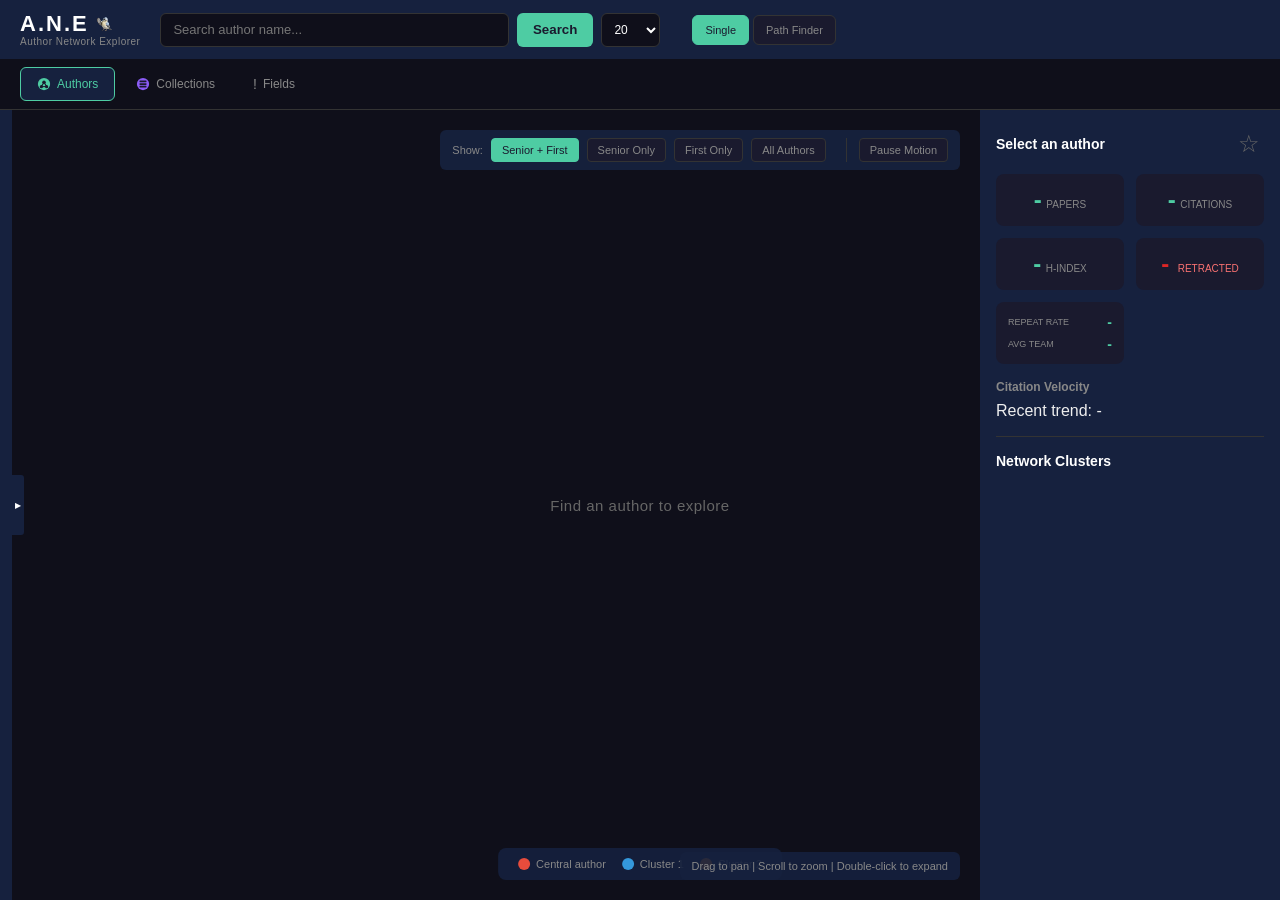
==== index.html @ ecf04d58 "Add PWA scaffolding (manifest, service worker, chrome.* shim) Lets the existing fullpage.html / full" ====
<!DOCTYPE html>
<html lang="en">
<head>
  <meta charset="UTF-8">
  <meta name="viewport" content="width=device-width, initial-scale=1.0, viewport-fit=cover">
  <title>Author Network Explorer</title>
  <meta http-equiv="refresh" content="0; url=fullpage.html">
  <link rel="canonical" href="fullpage.html">
  <link rel="manifest" href="manifest.webmanifest">
  <meta name="theme-color" content="#16213e">
  <meta name="apple-mobile-web-app-capable" content="yes">
  <meta name="apple-mobile-web-app-status-bar-style" content="black-translucent">
  <meta name="apple-mobile-web-app-title" content="Author Net">
  <link rel="apple-touch-icon" href="icons/icon128.png">
  <style>
    body { margin: 0; background: #1a1a2e; color: #eee; font-family: -apple-system, sans-serif; }
    .loading { display: flex; align-items: center; justify-content: center; height: 100vh; }
  </style>
</head>
<body>
  <div class="loading">Loading Author Network Explorer&hellip;</div>
  <script>window.location.replace('fullpage.html');</script>
</body>
</html>
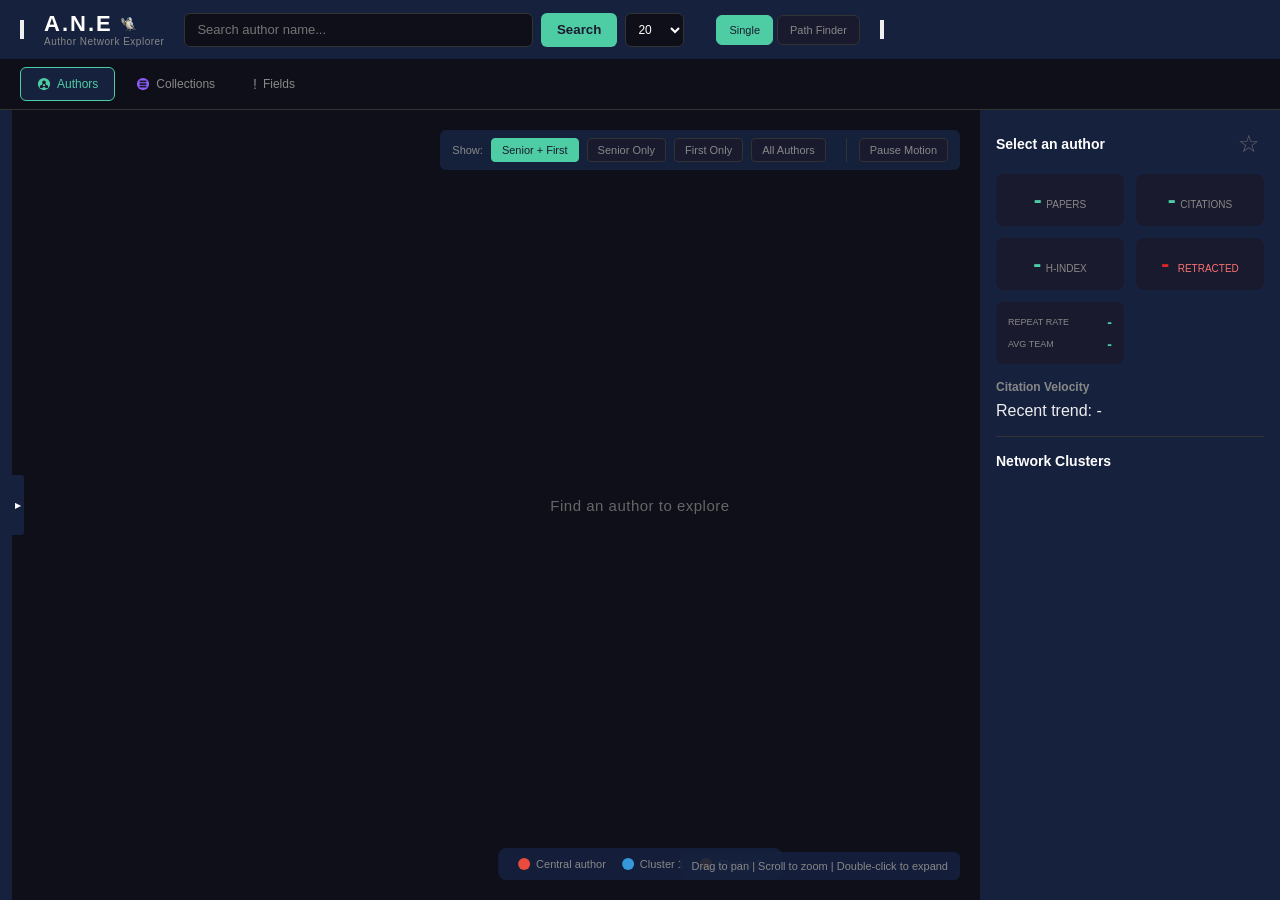
==== commit bacee321: "Mobile fixes: top-crop, crowding, edge-arrow - Status bar style: black (was black-translucent). Cont" ====
--- a/index.html
+++ b/index.html
@@ -9,7 +9,7 @@
   <link rel="manifest" href="manifest.webmanifest">
   <meta name="theme-color" content="#16213e">
   <meta name="apple-mobile-web-app-capable" content="yes">
-  <meta name="apple-mobile-web-app-status-bar-style" content="black-translucent">
+  <meta name="apple-mobile-web-app-status-bar-style" content="black">
   <meta name="apple-mobile-web-app-title" content="Author Net">
   <link rel="apple-touch-icon" href="icons/icon128.png">
   <style>
